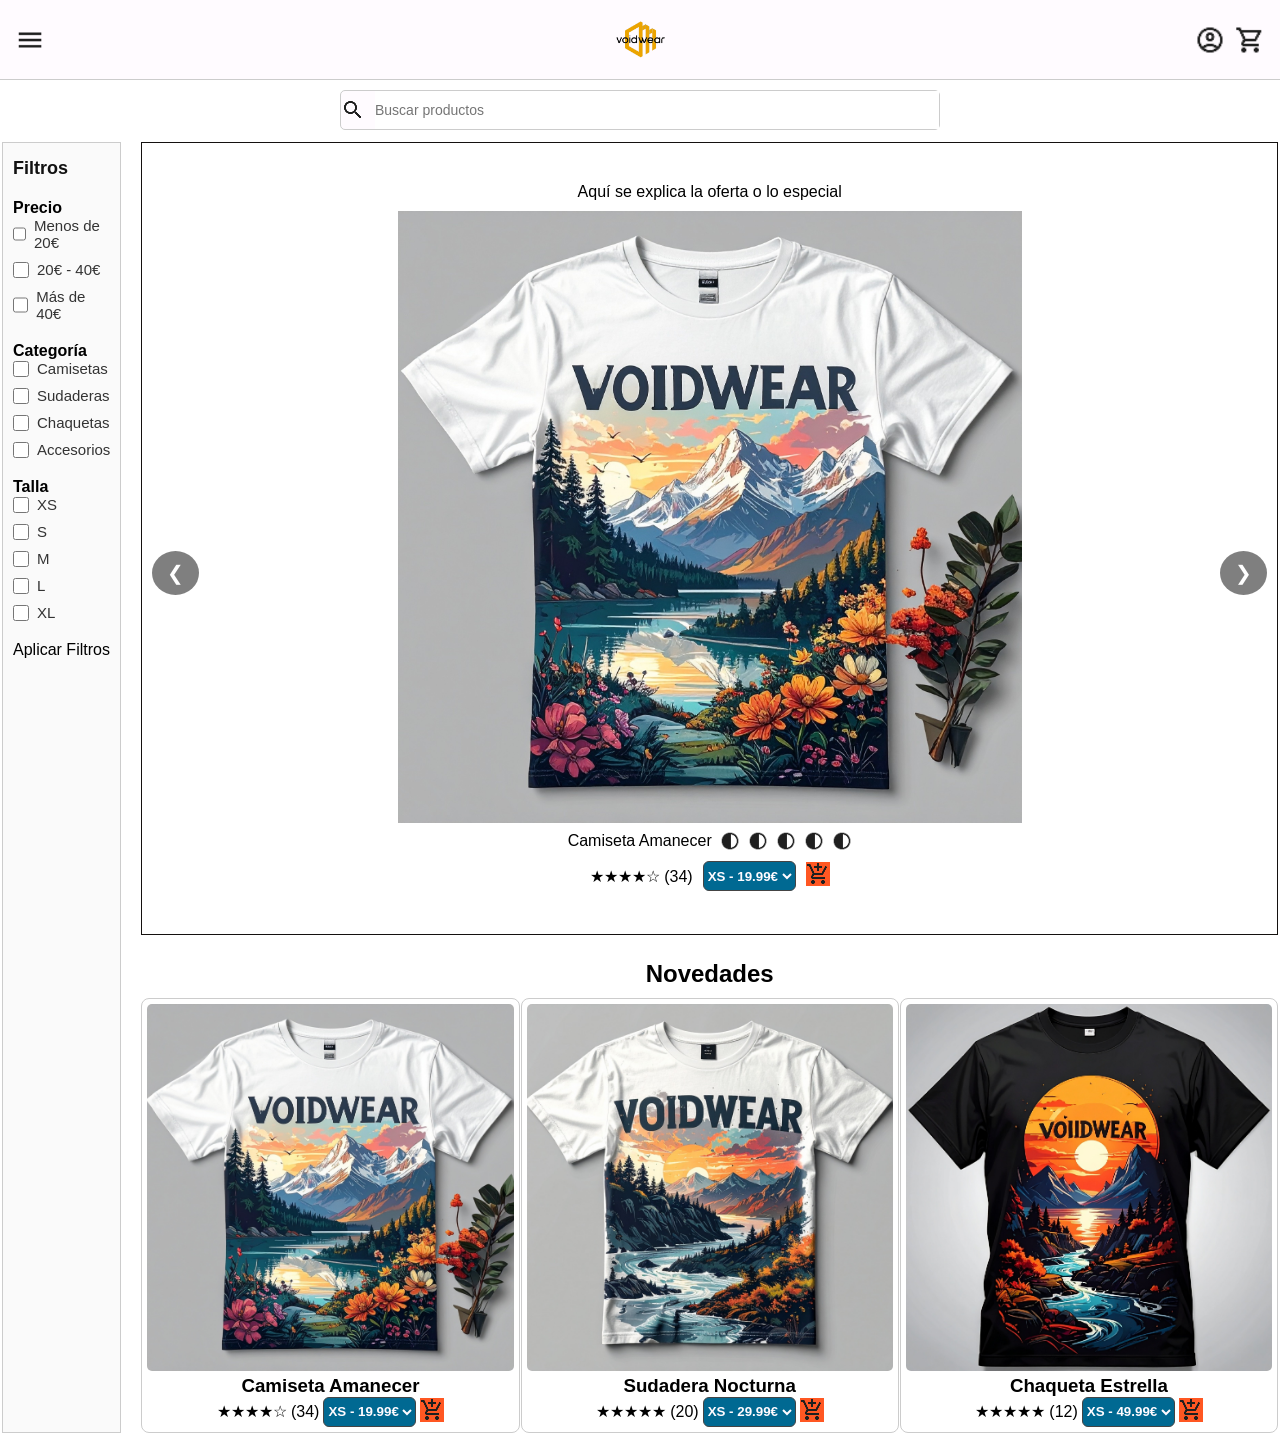
==== index.html @ e4dbaca5 "Add files via upload" ====
<!DOCTYPE html>
<html lang="es">
<head>
    <meta charset="UTF-8">
    <meta name="viewport" content="width=device-width, initial-scale=1.0">
    <title>VoidWear - Home</title>
    <link rel="stylesheet" href="style.css">
</head>
<body>

<header>
    <img class="icono menu-toggle" src="icons/menu.png" alt="Menú">

    <img class="logo" src="logos/normal.png" alt="Logo">

    <div class="icons-header">
        <img class="icono" src="icons/perfil.png" alt="Perfil">
        <img class="icono" src="icons/carrito.png" alt="Carrito">
    </div>
</header>

<!-- ✨ MENÚ LATERAL CON CATEGORÍAS -->
 
<!-- ✨ MENÚ LATERAL CON ACORDEÓN -->
<nav class="menu-lateral" id="menuLateral">
    <button class="cerrar-menu" id="cerrarMenu">×</button>

    <div class="menu-item">
        <p class="categoria">Mujer ▼</p>
        <div class="submenu">
            <a href="#">Camisetas</a>
            <a href="#">Pantalones</a>
            <a href="#">Chaquetas</a>
            <a href="#">Accesorios</a>
        </div>
    </div>

    <div class="menu-item">
        <p class="categoria">Hombre ▼</p>
        <div class="submenu">
            <a href="#">Camisetas</a>
            <a href="#">Pantalones</a>
            <a href="#">Chaquetas</a>
            <a href="#">Accesorios</a>
        </div>
    </div>

    <div class="menu-item">
        <p class="categoria">Niños ▼</p>
        <div class="submenu">
            <a href="#">Camisetas</a>
            <a href="#">Pantalones</a>
            <a href="#">Chaquetas</a>
            <a href="#">Accesorios</a>
        </div>
    </div>

    <a class="solo-link" href="#">Ofertas</a>

</nav>



</header>

<!-- ✨ MENÚ LATERAL DESPLEGABLE (JS) -->
<nav class="menu-lateral" id="menuLateral">
    <button class="cerrar-menu" id="cerrarMenu">X</button>
    <a href="#">Hombre</a>
    <a href="#">Mujer</a>
    <a href="#">Accesorios</a>
    <a href="#">Ofertas</a>
</nav>

<!-- BÚSQUEDA + FILTROS -->
<div class="busqueda">
    <img class="icono" src="icons/lupa.png" alt="Buscar">
    <input type="text" id="searchBar" placeholder="Buscar productos">
    <img class="icono filtro-toggle" src="icons/filtro.png" alt="Filtro">
</div>



<!-- PANEL FILTRO MÓVIL -->
<div class="filtro-panel" id="filtroPanel">
    <div class="filtro-contenido">

        <h3>Filtrar por</h3>

        <div class="filtro-grupo">
            <h4>Precio</h4>
            <label><input type="checkbox"> Menos de 20€</label>
            <label><input type="checkbox"> 20€ - 40€</label>
            <label><input type="checkbox"> Más de 40€</label>
        </div>

        <div class="filtro-grupo">
            <h4>Categoría</h4>
            <label><input type="checkbox"> Camisetas</label>
            <label><input type="checkbox"> Sudaderas</label>
            <label><input type="checkbox"> Chaquetas</label>
        </div>

        <div class="filtro-grupo">
            <h4>Talla</h4>
            <label><input type="checkbox"> XS</label>
            <label><input type="checkbox"> S</label>
            <label><input type="checkbox"> M</label>
            <label><input type="checkbox"> L</label>
            <label><input type="checkbox"> XL</label>
        </div>

        <button id="cerrarFiltro" class="btn-cerrar-filtro">Cerrar</button>
    </div>
</div>



<div class="contenedor-pagina">
    <!-- 📌 SIDEBAR FILTROS (solo PC) -->
   <aside class="sidebar" id="sidebarFiltros">
    
    <h3>Filtros</h3>

    <!-- 🔹 PRECIO -->
    <div class="sidebar-grupo">
        <h4>Precio</h4>
        <label><input type="checkbox" class="filtro" value="menos20"> Menos de 20€</label>
        <label><input type="checkbox" class="filtro" value="20-40"> 20€ - 40€</label>
        <label><input type="checkbox" class="filtro" value="mas40"> Más de 40€</label>
    </div>

    <!-- 🔹 CATEGORÍA -->
    <div class="sidebar-grupo">
        <h4>Categoría</h4>
        <label><input type="checkbox" class="filtro" value="camisetas"> Camisetas</label>
        <label><input type="checkbox" class="filtro" value="sudaderas"> Sudaderas</label>
        <label><input type="checkbox" class="filtro" value="chaquetas"> Chaquetas</label>
        <label><input type="checkbox" class="filtro" value="accesorios"> Accesorios</label>
    </div>

    <!-- 🔹 TALLA -->
    <div class="sidebar-grupo">
        <h4>Talla</h4>
        <label><input type="checkbox" class="filtro" value="xs"> XS</label>
        <label><input type="checkbox" class="filtro" value="s"> S</label>
        <label><input type="checkbox" class="filtro" value="m"> M</label>
        <label><input type="checkbox" class="filtro" value="l"> L</label>
        <label><input type="checkbox" class="filtro" value="xl"> XL</label>
    </div>

    <!-- 🔘 Botón visual -->
    <button class="btn-aplicar-filtros">Aplicar Filtros</button>

</aside>

    <main>
        <!-- SLIDER -->
        <section class="especial">
    <div class="slider-header">
        Aquí se explica la oferta o lo especial
    </div>

    <div class="slider-container">
        <div class="slider" id="slider">

            <div class="slide" data-id="1">
                <img src="imgs/slide1.jpg" class="img-producto">
                
                <div class="titulo-color">
                <div class="titulo-producto">Camiseta Amanecer</div>
                <img src="icons/color.png" class="icono-color">
                <img src="icons/color.png" class="icono-color">
                <img src="icons/color.png" class="icono-color">
                <img src="icons/color.png" class="icono-color">
                <img src="icons/color.png" class="icono-color">

                </div>
                <div class="slider-dots" id="dots"></div>

                <div class="slider-inferior">
                    <div class="rating">★★★★☆ (34)</div>

                    <select class="select-talla" data-id="1">
                        <option value="19.99">XS - 19.99€</option>
                        <option value="21.99">S - 21.99€</option>
                        <option value="23.99">M - 23.99€</option>
                        <option value="25.99">L - 25.99€</option>
                        <option value="27.99">XL - 27.99€</option>
                    </select>

<button >
                <img class="add-carrito" src="icons/add_cart.png">
            </button>                 </div>
            </div>

            <div class="slide" data-id="2">
                <img src="imgs/slide2.jpg" class="img-producto">
                <div class="titulo-producto">Sudadera Nocturna</div>

                <div class="slider-dots" id="dots2"></div>

                <div class="slider-inferior">
                    <div class="rating">★★★★★ (20)</div>

                    <select class="select-talla" data-id="2">
                        <option value="29.99">XS - 29.99€</option>
                        <option value="31.99">S - 31.99€</option>
                        <option value="33.99">M - 33.99€</option>
                        <option value="35.99">L - 35.99€</option>
                        <option value="37.99">XL - 37.99€</option>
                    </select>

<button >
                <img class="add-carrito" src="icons/add_cart.png">
            </button>                  </div>
            </div>

            <div class="slide" data-id="3">
                <img src="imgs/slide3.jpg" class="img-producto">
                <div class="titulo-producto">Chaqueta Estrella</div>

                <div class="slider-dots" id="dots3"></div>

                <div class="slider-inferior">
                    <div class="rating">★★★★★ (12)</div>

                    <select class="select-talla" data-id="3">
                        <option value="49.99">XS - 49.99€</option>
                        <option value="52.99">S - 52.99€</option>
                        <option value="55.99">M - 55.99€</option>
                        <option value="58.99">L - 58.99€</option>
                        <option value="61.99">XL - 61.99€</option>
                    </select>

<button >
                <img class="add-carrito" src="icons/add_cart.png">
            </button>                </div>
            </div>
        </div>

        <button class="prev" onclick="moveSlide(-1)">&#10094;</button>
        <button class="next" onclick="moveSlide(1)">&#10095;</button>

   
    </div>
</section>

        <!-- GRID DE PRODUCTOS -->
        <section class="productos">
            <h2>Novedades</h2>
            <div class="grid-productos">

    <div class="product-card">
        <img src="imgs/slide1.jpg" class="producto-imagen">
        <h3>Camiseta Amanecer</h3>

        <div class="producto-inferior">
            <div class="rating">★★★★☆ (34)</div>

            <select class="select-talla">
                <option value="19.99">XS - 19.99€</option>
                <option value="21.99">S - 21.99€</option>
                <option value="23.99">M - 23.99€</option>
                <option value="25.99">L - 25.99€</option>
                <option value="27.99">XL - 27.99€</option>
            </select>

            <button >
                <img class="add-carrito" src="icons/add_cart.png">
            </button>
        </div>
    </div>

    <div class="product-card">
        <img src="imgs/slide2.jpg" class="producto-imagen">
        <h3>Sudadera Nocturna</h3>

        <div class="producto-inferior">
            <div class="rating">★★★★★ (20)</div>

            <select class="select-talla">
                <option value="29.99">XS - 29.99€</option>
                <option value="31.99">S - 31.99€</option>
                <option value="33.99">M - 33.99€</option>
                <option value="35.99">L - 35.99€</option>
                <option value="37.99">XL - 37.99€</option>
            </select>

<button >
                <img class="add-carrito" src="icons/add_cart.png">
            </button>        
        </div>
    </div>

    <div class="product-card">
        <img src="imgs/slide3.jpg" class="producto-imagen">
        <h3>Chaqueta Estrella</h3>

        <div class="producto-inferior">
            <div class="rating">★★★★★ (12)</div>

            <select class="select-talla">
                <option value="49.99">XS - 49.99€</option>
                <option value="52.99">S - 52.99€</option>
                <option value="55.99">M - 55.99€</option>
                <option value="58.99">L - 58.99€</option>
                <option value="61.99">XL - 61.99€</option>
            </select>

<button >
                <img class="add-carrito" src="icons/add_cart.png">
            </button>         </div>
    </div>

</div>

        </section>

    </main>
</div>

<script src="javascript.js"></script>
</body>
</html>
---- style.css ----
/* RESET */
* {
    box-sizing: border-box;
    margin: 0;
    padding: 0;
    font-family: Arial, sans-serif;
}


.icono-color {
    width: 20px !important;
    height: 20px !important;
    margin-left: 8px;
    vertical-align: middle;
}




/* ================= HEADER ================= */
header {
    width: 100%;
    background-color: #fffbff;
    display: flex;
    align-items: center;
    justify-content: center;
    height: 70px;
    padding: 0 15px;
    border-bottom: 1px solid #ccc;
    position: sticky;
    top: 0;
    z-index: 10;
}

.menu-toggle {
    position: absolute;
    left: 15px;
}

/* ✅ NUEVO ESTILO DE ACORDEÓN */
.menu-item {
    margin-bottom: 10px;
}

.categoria {
    font-size: 18px;
    padding: 10px 0;
    cursor: pointer;
    display: block;
    font-weight: bold;
    color: #111;
}

.categoria.active {
    color: #ff5722;
}

.submenu {
    display: none;
    flex-direction: column;
    margin-left: 10px;
    animation: fade .3s ease;
}

.submenu a {
    font-size: 16px;
    padding: 6px 0;
    color: #14110f;
    text-decoration: none;
}

.solo-link {
    font-size: 18px;
    margin-top: 10px;
    display: block;
    color: #111;
}

/* Animación */
@keyframes fade {
    from {opacity: 0;}
    to {opacity: 1;}
}


header .icono {
    height: 30px;
    width: 30px;
    cursor: pointer;
}

header .logo {
    height: 50px;
}

/* ICONOS DERECHA */

.icons-header {
    position: absolute;
    right: 15px;
    display: flex;
    gap: 10px;
}

/* ================= MENÚ LATERAL (MÓVIL/TABLET) ================= */
.menu-lateral {
    position: fixed;
    top: 0;
    left: -250px;
    width: 230px;
    height: 100%;
    background: #fff;
    border-right: 1px solid #ccc;
    padding: 20px;
    display: flex;
    flex-direction: column;
    transition: .3s;
    z-index: 20;
}

.menu-lateral.active {
    left: 0;
}

.menu-lateral a {
    padding: 10px 0;
    font-size: 18px;
    color: #14110f;
    text-decoration: none;
}

.cerrar-menu {
    align-self: flex-end;
    border: none;
    background: none;
    font-size: 20px;
    font-weight: bold;
    cursor: pointer;
    margin-bottom: 20px;
}

/* ================= BÚSQUEDA ================= */
/* Buscador */
.busqueda {
    background-color: #fffbff;
    width: 95%;
    max-width: 600px;
    height: 40px;
    display: flex;
    align-items: center;
    border: 1px solid #ccc;
    border-radius: 5px;
    margin: 10px auto;
    gap: 10px;
}

/* Input */
.busqueda input {
    height: 100%;
    width: 100%;
    border: none;
    outline: none;
    font-size: 14px;
}

.busqueda .filtro-toggle {
    height: 100%;
    width: 45px;
    display: flex;
    justify-content: center;
    align-items: center;
    border-left: 1px solid #14110f;
    cursor: pointer;
}

.busqueda .filtro-toggle img {
    width: 22px;
    height: 22px;
    object-fit: contain;
}



/* ================= SLIDER ================= */
.especial {
    display: flex;
    flex-direction: column;
    align-items: center;
    gap:10px;
    width: 100%;
    max-width: 100%;
    position: relative;
    overflow: hidden;
    padding-top: 40px;
    border: 1px solid #14110f;
}

.slider-title {
    text-align: center;
    font-size: 22px;
    font-weight: bold;
    color: #333;
    margin-bottom: 8px;
}

.slider-container {
    width: 100%;
    height: 100%;
    position: relative;
}

.slider {
    display: flex;
    height: 100%;
    transition: transform 0.5s ease-in-out;
}

.slide {
    min-width: 100%;
    height: 100%;
    display: flex;
    flex-direction: column;
    align-items: center;
}



.titulo-color{
    display: flex;
    align-items: center;
    justify-content: center;
    margin-top: 8px;
    flex-wrap: wrap;
}

.slider-inferior{
    display: flex;
    flex-direction: row;
    align-items: center;
    flex-wrap: wrap;
    gap: 10px;
    padding: 10px;
    justify-content: center;}

.info-producto {
    margin-top: 8px;
    font-size: 16px;
    color: #111;
}


.select-talla {


    background: #006992;
    border: 1px solid #444;
    border-radius: 6px;
    cursor: pointer;
    color: #fffbff;
    font-weight: bold;
    height: 30px;
}



/* BOTONES SLIDER */
.prev, .next {
    position: absolute;
    top: 50%;
    transform: translateY(-50%);
    background-color: rgba(0,0,0,0.5);
    color: white;
    border: none;
    padding: 10px 15px;
    cursor: pointer;
    font-size: 20px;
    border-radius: 50%;
    z-index: 10;
    transition: background 0.3s;
}

.prev { left: 10px; }
.next { right: 10px; }

.prev:hover, .next:hover {
    background-color: rgba(0,0,0,0.8);
}



/* ================= LAYOUT PRINCIPAL ================= */
.contenedor-pagina {
    width: 100%;
    display: flex;
    gap: 20px;
    padding: 2px;
}

/* SIDEBAR FILTROS (solo PC) */
.sidebar {
    display: none;
    width: 200px;
    border-right: 1px solid #ccc;
    padding: 10px;
}

.sidebar h3 {
    margin-bottom: 10px;
}



.sidebar label {
    display: block;
    margin-bottom: 10px;
    cursor: pointer;
}

/* ================= GRID DE PRODUCTOS ================= */
.productos {
    width: 100%;
    margin-top: 25px;
}

.productos h2 {
    margin-bottom: 10px;
    text-align: center;
}

.grid-productos {
    display: grid;
    gap: 15px;
    width: 100%;
}

.product-card {
    border: 1px solid #ccc;
    border-radius: 8px;
    padding: 5px;
    text-align: center;
    background: #fff;
}

.producto-imagen {
    width: 100%;
    border-radius: 5px;
    aspect-ratio: 1/1;
    object-fit: cover;
}

.add-carrito {
    border: none !important;
    background-color: #ff5722;
    color: white;
    border: none;
    cursor: pointer;
    font-size: 18px;
}

/* ✅ Mobile: 1 sola columna */
    .grid-productos {
        grid-template-columns: 1fr 1fr;
        width: 100%;
        justify-items: center;
        gap: 1px;
    }

.producto-inferior{
    display: flex;
    justify-content: center;
    align-items: center;
    flex-wrap: wrap;
    gap: 4px;
}


    /* PANEL FILTRO MÓVIL */
/* PANEL FILTRO MÓVIL */
.filtro-panel {
    position: fixed;
    top: 0;
    left: 0;
    width: 100%;
    background: white;
    box-shadow: 0px 4px 8px rgba(0,0,0,0.2);
    z-index: 999;
    display: none;
    flex-direction: column;
    padding: 20px;
    max-height: 0;
    overflow: hidden;
    transition: max-height .35s ease-in-out;
}

/* Cuando se abre */
.filtro-panel.active {
    display: flex;
    max-height: 70vh; /* Altura del dropdown al abrir */
}

/* Estilos del contenido */
.filtro-panel h3 {
    margin-bottom: 10px;
}

.filtro-grupo {
    margin-bottom: 20px;
}

.filtro-grupo h4 {
    margin-bottom: 10px;
    font-size: 16px;
}

.filtro-grupo label {
    display: block;
    margin: 6px 0;
    font-size: 14px;
}

/* Botón cerrar */
.btn-cerrar-filtro {
    width: 100%;
    background: #ff5722;
    border: none;
    padding: 10px;
    border-radius: 6px;
    color: white;
    font-size: 16px;
    cursor: pointer;
}



/* ================= RESPONSIVE ================= */
@media(min-width: 768px) {


    .grid-productos {
        grid-template-columns: repeat(3, 1fr);
    }
}

@media(min-width: 1024px) {
    header {
        height: 80px;
    }

    /* Mostrar sidebar */
    .sidebar {
        display: block;
    }

    
  body > div.busqueda > img.icono.filtro-toggle{
    display: none;
  }

  .filtro-panel {
    max-width: 400px;
    right: 0;
    left: auto;
    border-left: 1px solid #ccc;
    border-radius: 0 0 0 12px;
  }

  .filtro-contenido {
    width: 100%;
  }


    .grid-productos {
        grid-template-columns: repeat(3, 1fr);
    }

    .sidebar {
    display: flex;
    flex-direction: column;
    gap: 10px;

    width: 220px;
    padding: 15px 10px;
    
    border: 1px solid #ccc;
    background: #fafafa;
}

.sidebar h3 {
    font-size: 18px;
    font-weight: bold;
    margin-bottom: 10px;
    color: #111;
}

.sidebar label {
    font-size: 15px;
    color: #333;
    display: flex;
    align-items: center;
    gap: 8px;
    cursor: pointer;
}

.sidebar input[type="checkbox"] {
    width: 16px;
    height: 16px;
    cursor: pointer;
}
    
}

.img-producto{
    width: 55%;
    height: 65%;
    object-fit: cover;
}

button,
button:focus,
button:active {
    all: unset;
    cursor: pointer;
}
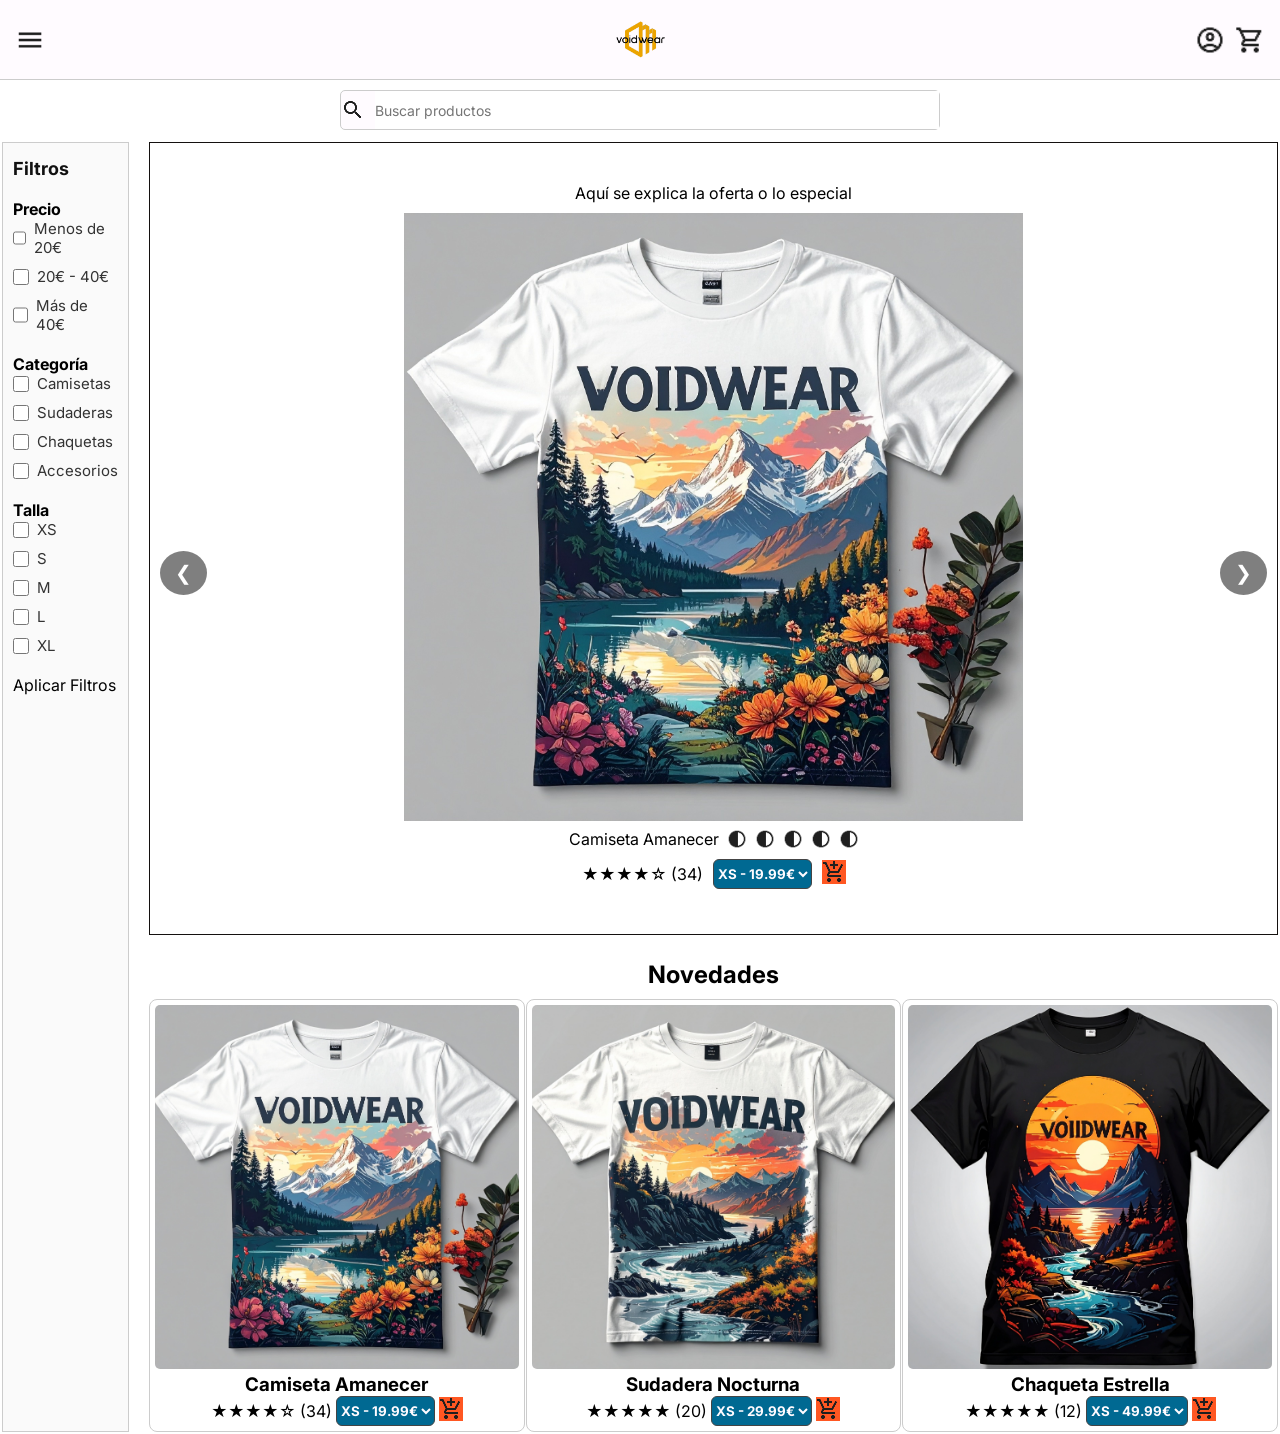
==== commit c25306ff: "Add files via upload" ====
--- a/index.html
+++ b/index.html
@@ -4,7 +4,7 @@
     <meta charset="UTF-8">
     <meta name="viewport" content="width=device-width, initial-scale=1.0">
     <title>VoidWear - Home</title>
-    <link rel="stylesheet" href="style.css">
+    <link rel="stylesheet" href="css/style.css">
 </head>
 <body>
 
@@ -19,9 +19,7 @@
     </div>
 </header>
 
-<!-- ✨ MENÚ LATERAL CON CATEGORÍAS -->
- 
-<!-- ✨ MENÚ LATERAL CON ACORDEÓN -->
+
 <nav class="menu-lateral" id="menuLateral">
     <button class="cerrar-menu" id="cerrarMenu">×</button>
 
@@ -63,7 +61,6 @@
 
 </header>
 
-<!-- ✨ MENÚ LATERAL DESPLEGABLE (JS) -->
 <nav class="menu-lateral" id="menuLateral">
     <button class="cerrar-menu" id="cerrarMenu">X</button>
     <a href="#">Hombre</a>
@@ -72,7 +69,6 @@
     <a href="#">Ofertas</a>
 </nav>
 
-<!-- BÚSQUEDA + FILTROS -->
 <div class="busqueda">
     <img class="icono" src="icons/lupa.png" alt="Buscar">
     <input type="text" id="searchBar" placeholder="Buscar productos">
@@ -81,12 +77,12 @@
 
 
 
-<!-- PANEL FILTRO MÓVIL -->
 <div class="filtro-panel" id="filtroPanel">
     <div class="filtro-contenido">
 
         <h3>Filtrar por</h3>
 
+        *9+6
         <div class="filtro-grupo">
             <h4>Precio</h4>
             <label><input type="checkbox"> Menos de 20€</label>
@@ -117,12 +113,10 @@
 
 
 <div class="contenedor-pagina">
-    <!-- 📌 SIDEBAR FILTROS (solo PC) -->
    <aside class="sidebar" id="sidebarFiltros">
     
     <h3>Filtros</h3>
 
-    <!-- 🔹 PRECIO -->
     <div class="sidebar-grupo">
         <h4>Precio</h4>
         <label><input type="checkbox" class="filtro" value="menos20"> Menos de 20€</label>
@@ -130,7 +124,6 @@
         <label><input type="checkbox" class="filtro" value="mas40"> Más de 40€</label>
     </div>
 
-    <!-- 🔹 CATEGORÍA -->
     <div class="sidebar-grupo">
         <h4>Categoría</h4>
         <label><input type="checkbox" class="filtro" value="camisetas"> Camisetas</label>
@@ -139,7 +132,6 @@
         <label><input type="checkbox" class="filtro" value="accesorios"> Accesorios</label>
     </div>
 
-    <!-- 🔹 TALLA -->
     <div class="sidebar-grupo">
         <h4>Talla</h4>
         <label><input type="checkbox" class="filtro" value="xs"> XS</label>
@@ -149,13 +141,11 @@
         <label><input type="checkbox" class="filtro" value="xl"> XL</label>
     </div>
 
-    <!-- 🔘 Botón visual -->
     <button class="btn-aplicar-filtros">Aplicar Filtros</button>
 
 </aside>
 
     <main>
-        <!-- SLIDER -->
         <section class="especial">
     <div class="slider-header">
         Aquí se explica la oferta o lo especial
@@ -246,13 +236,15 @@
     </div>
 </section>
 
-        <!-- GRID DE PRODUCTOS -->
         <section class="productos">
             <h2>Novedades</h2>
             <div class="grid-productos">
 
     <div class="product-card">
+                          <a href="detalle.html">
+
         <img src="imgs/slide1.jpg" class="producto-imagen">
+                          </a>
         <h3>Camiseta Amanecer</h3>
 
         <div class="producto-inferior">
@@ -273,7 +265,10 @@
     </div>
 
     <div class="product-card">
+                                  <a href="detalle.html">
+
         <img src="imgs/slide2.jpg" class="producto-imagen">
+                                  </a>
         <h3>Sudadera Nocturna</h3>
 
         <div class="producto-inferior">
@@ -294,7 +289,10 @@
     </div>
 
     <div class="product-card">
+                                          <a href="detalle.html">
+
         <img src="imgs/slide3.jpg" class="producto-imagen">
+                                          </a>
         <h3>Chaqueta Estrella</h3>
 
         <div class="producto-inferior">
--- a/css/style.css
+++ b/css/style.css
@@ -0,0 +1,527 @@
+@font-face {
+  font-family: 'inter'; 
+  src: url('/fuentes/Inter/Inter-VariableFont_opsz,wght.ttf'); 
+}
+
+/* RESET */
+* {
+    box-sizing: border-box;
+    margin: 0;
+    padding: 0;
+    font-family: 'inter', sans-serif; 
+}
+
+
+
+.icono-color {
+    width: 20px !important;
+    height: 20px !important;
+    margin-left: 8px;
+    vertical-align: middle;
+}
+
+
+
+
+/* ================= HEADER ================= */
+header {
+    width: 100%;
+    background-color: #fffbff;
+    display: flex;
+    align-items: center;
+    justify-content: center;
+    height: 70px;
+    border-bottom: 1px solid #ccc;
+    position: sticky;
+    top: 0;
+    z-index: 10;
+}
+
+.menu-toggle {
+    position: absolute;
+    left: 15px;
+}
+
+.menu-item {
+    margin-bottom: 10px;
+}
+
+.categoria {
+    font-size: 18px;
+    padding: 10px 0;
+    cursor: pointer;
+    display: block;
+    font-weight: bold;
+    color: #111;
+}
+
+.categoria.active {
+    color: #ff5722;
+}
+
+.submenu {
+    display: none;
+    flex-direction: column;
+    margin-left: 10px;
+    animation: fade .3s ease;
+}
+
+.submenu a {
+    font-size: 16px;
+    padding: 6px 0;
+    color: #14110f;
+    text-decoration: none;
+}
+
+.solo-link {
+    font-size: 18px;
+    margin-top: 10px;
+    display: block;
+    color: #111;
+}
+
+/* Animación */
+@keyframes fade {
+    from {opacity: 0;}
+    to {opacity: 1;}
+}
+
+
+header .icono {
+    height: 30px;
+    width: 30px;
+    cursor: pointer;
+}
+
+header .logo {
+    height: 50px;
+}
+
+/* ICONOS DERECHA */
+
+.icons-header {
+    position: absolute;
+    right: 15px;
+    display: flex;
+    gap: 10px;
+}
+
+/* ================= MENÚ LATERAL (MÓVIL/TABLET) ================= */
+.menu-lateral {
+    position: fixed;
+    top: 0;
+    left: -250px;
+    width: 230px;
+    height: 100%;
+    background: #fff;
+    border-right: 1px solid #ccc;
+    padding: 20px;
+    display: flex;
+    flex-direction: column;
+    transition: .3s;
+    z-index: 20;
+}
+
+.menu-lateral.active {
+    left: 0;
+}
+
+.menu-lateral a {
+    padding: 10px 0;
+    font-size: 18px;
+    color: #14110f;
+    text-decoration: none;
+}
+
+.cerrar-menu {
+    align-self: flex-end;
+    border: none;
+    background: none;
+    font-size: 20px;
+    font-weight: bold;
+    cursor: pointer;
+    margin-bottom: 20px;
+}
+
+/* ================= BÚSQUEDA ================= */
+/* Buscador */
+.busqueda {
+    background-color: #fffbff;
+    width: 95%;
+    max-width: 600px;
+    height: 40px;
+    display: flex;
+    align-items: center;
+    border: 1px solid #ccc;
+    border-radius: 5px;
+    margin: 10px auto;
+    gap: 10px;
+}
+
+/* Input */
+.busqueda input {
+    height: 100%;
+    width: 100%;
+    border: none;
+    outline: none;
+    font-size: 14px;
+}
+
+.busqueda .filtro-toggle {
+    height: 100%;
+    width: 45px;
+    display: flex;
+    justify-content: center;
+    align-items: center;
+    border-left: 1px solid #14110f;
+    cursor: pointer;
+}
+
+.busqueda .filtro-toggle img {
+    width: 22px;
+    height: 22px;
+    object-fit: contain;
+}
+
+
+
+/* ================= SLIDER ================= */
+.especial {
+    display: flex;
+    flex-direction: column;
+    align-items: center;
+    gap:10px;
+    width: 100%;
+    max-width: 100%;
+    position: relative;
+    overflow: hidden;
+    padding-top: 40px;
+    border: 1px solid #14110f;
+}
+
+.slider-title {
+    text-align: center;
+    font-size: 22px;
+    font-weight: bold;
+    color: #333;
+    margin-bottom: 8px;
+}
+
+.slider-container {
+    width: 100%;
+    height: 100%;
+    position: relative;
+}
+
+.slider {
+    display: flex;
+    height: 100%;
+    transition: transform 0.5s ease-in-out;
+}
+
+.slide {
+    min-width: 100%;
+    height: 100%;
+    display: flex;
+    flex-direction: column;
+    align-items: center;
+}
+
+
+
+.titulo-color{
+    display: flex;
+    align-items: center;
+    justify-content: center;
+    margin-top: 8px;
+    flex-wrap: wrap;
+}
+
+.slider-inferior{
+    display: flex;
+    flex-direction: row;
+    align-items: center;
+    flex-wrap: wrap;
+    gap: 10px;
+    padding: 10px;
+    justify-content: center;}
+
+.info-producto {
+    margin-top: 8px;
+    font-size: 16px;
+    color: #111;
+}
+
+
+.select-talla {
+
+
+    background: #006992;
+    border: 1px solid #444;
+    border-radius: 6px;
+    cursor: pointer;
+    color: #fffbff;
+    font-weight: bold;
+    height: 30px;
+}
+
+
+
+/* BOTONES SLIDER */
+.prev, .next {
+    position: absolute;
+    top: 50%;
+    transform: translateY(-50%);
+    background-color: rgba(0,0,0,0.5);
+    color: white;
+    border: none;
+    padding: 10px 15px;
+    cursor: pointer;
+    font-size: 20px;
+    border-radius: 50%;
+    z-index: 10;
+    transition: background 0.3s;
+}
+
+.prev { left: 10px; }
+.next { right: 10px; }
+
+.prev:hover, .next:hover {
+    background-color: rgba(0,0,0,0.8);
+}
+
+
+
+/* ================= LAYOUT PRINCIPAL ================= */
+.contenedor-pagina {
+    width: 100%;
+    display: flex;
+    gap: 20px;
+    padding: 2px;
+}
+
+/* SIDEBAR FILTROS (solo PC) */
+.sidebar {
+    display: none;
+    width: 200px;
+    border-right: 1px solid #ccc;
+    padding: 10px;
+}
+
+.sidebar h3 {
+    margin-bottom: 10px;
+}
+
+
+
+.sidebar label {
+    display: block;
+    margin-bottom: 10px;
+    cursor: pointer;
+}
+
+/* ================= GRID DE PRODUCTOS ================= */
+.productos {
+    width: 100%;
+    margin-top: 25px;
+}
+
+.productos h2 {
+    margin-bottom: 10px;
+    text-align: center;
+}
+
+.grid-productos {
+    display: grid;
+    gap: 15px;
+    width: 100%;
+}
+
+.product-card {
+    border: 1px solid #ccc;
+    border-radius: 8px;
+    padding: 5px;
+    text-align: center;
+    background: #fff;
+}
+
+.producto-imagen {
+    width: 100%;
+    border-radius: 5px;
+    aspect-ratio: 1/1;
+    object-fit: cover;
+}
+
+.add-carrito {
+    border: none !important;
+    background-color: #ff5722;
+    color: white;
+    border: none;
+    cursor: pointer;
+    font-size: 18px;
+}
+
+/*  Mobile: 1 sola columna */
+    .grid-productos {
+        grid-template-columns: 1fr 1fr;
+        width: 100%;
+        justify-items: center;
+        gap: 1px;
+    }
+
+.producto-inferior{
+    display: flex;
+    justify-content: center;
+    align-items: center;
+    flex-wrap: wrap;
+    gap: 4px;
+}
+
+
+    /* PANEL FILTRO MÓVIL */
+/* PANEL FILTRO MÓVIL */
+.filtro-panel {
+    position: fixed;
+    top: 0;
+    left: 0;
+    width: 100%;
+    background: white;
+    box-shadow: 0px 4px 8px rgba(0,0,0,0.2);
+    z-index: 999;
+    display: none;
+    flex-direction: column;
+    padding: 20px;
+    max-height: 0;
+    overflow: hidden;
+    transition: max-height .35s ease-in-out;
+}
+
+/* Cuando se abre */
+.filtro-panel.active {
+    display: flex;
+    max-height: 70vh; /* Altura del dropdown al abrir */
+}
+
+/* Estilos del contenido */
+.filtro-panel h3 {
+    margin-bottom: 10px;
+}
+
+.filtro-grupo {
+    margin-bottom: 20px;
+}
+
+.filtro-grupo h4 {
+    margin-bottom: 10px;
+    font-size: 16px;
+}
+
+.filtro-grupo label {
+    display: block;
+    margin: 6px 0;
+    font-size: 14px;
+}
+
+/* Botón cerrar */
+.btn-cerrar-filtro {
+    width: 100%;
+    background: #ff5722;
+    border: none;
+    padding: 10px;
+    border-radius: 6px;
+    color: white;
+    font-size: 16px;
+    cursor: pointer;
+}
+
+
+
+/* ================= RESPONSIVE ================= */
+@media(min-width: 768px) {
+
+
+    .grid-productos {
+        grid-template-columns: repeat(3, 1fr);
+    }
+}
+
+@media(min-width: 1024px) {
+    header {
+        height: 80px;
+    }
+
+    /* Mostrar sidebar */
+    .sidebar {
+        display: block;
+    }
+
+    
+  body > div.busqueda > img.icono.filtro-toggle{
+    display: none;
+  }
+
+  .filtro-panel {
+    max-width: 400px;
+    right: 0;
+    left: auto;
+    border-left: 1px solid #ccc;
+    border-radius: 0 0 0 12px;
+  }
+
+  .filtro-contenido {
+    width: 100%;
+  }
+
+
+    .grid-productos {
+        grid-template-columns: repeat(3, 1fr);
+    }
+
+    .sidebar {
+    display: flex;
+    flex-direction: column;
+    gap: 10px;
+
+    width: 220px;
+    padding: 15px 10px;
+    
+    border: 1px solid #ccc;
+    background: #fafafa;
+}
+
+.sidebar h3 {
+    font-size: 18px;
+    font-weight: bold;
+    margin-bottom: 10px;
+    color: #111;
+}
+
+.sidebar label {
+    font-size: 15px;
+    color: #333;
+    display: flex;
+    align-items: center;
+    gap: 8px;
+    cursor: pointer;
+}
+
+.sidebar input[type="checkbox"] {
+    width: 16px;
+    height: 16px;
+    cursor: pointer;
+}
+    
+}
+
+.img-producto{
+    width: 55%;
+    height: 65%;
+    object-fit: cover;
+}
+
+button,
+button:focus,
+button:active {
+    all: unset;
+    cursor: pointer;
+}
